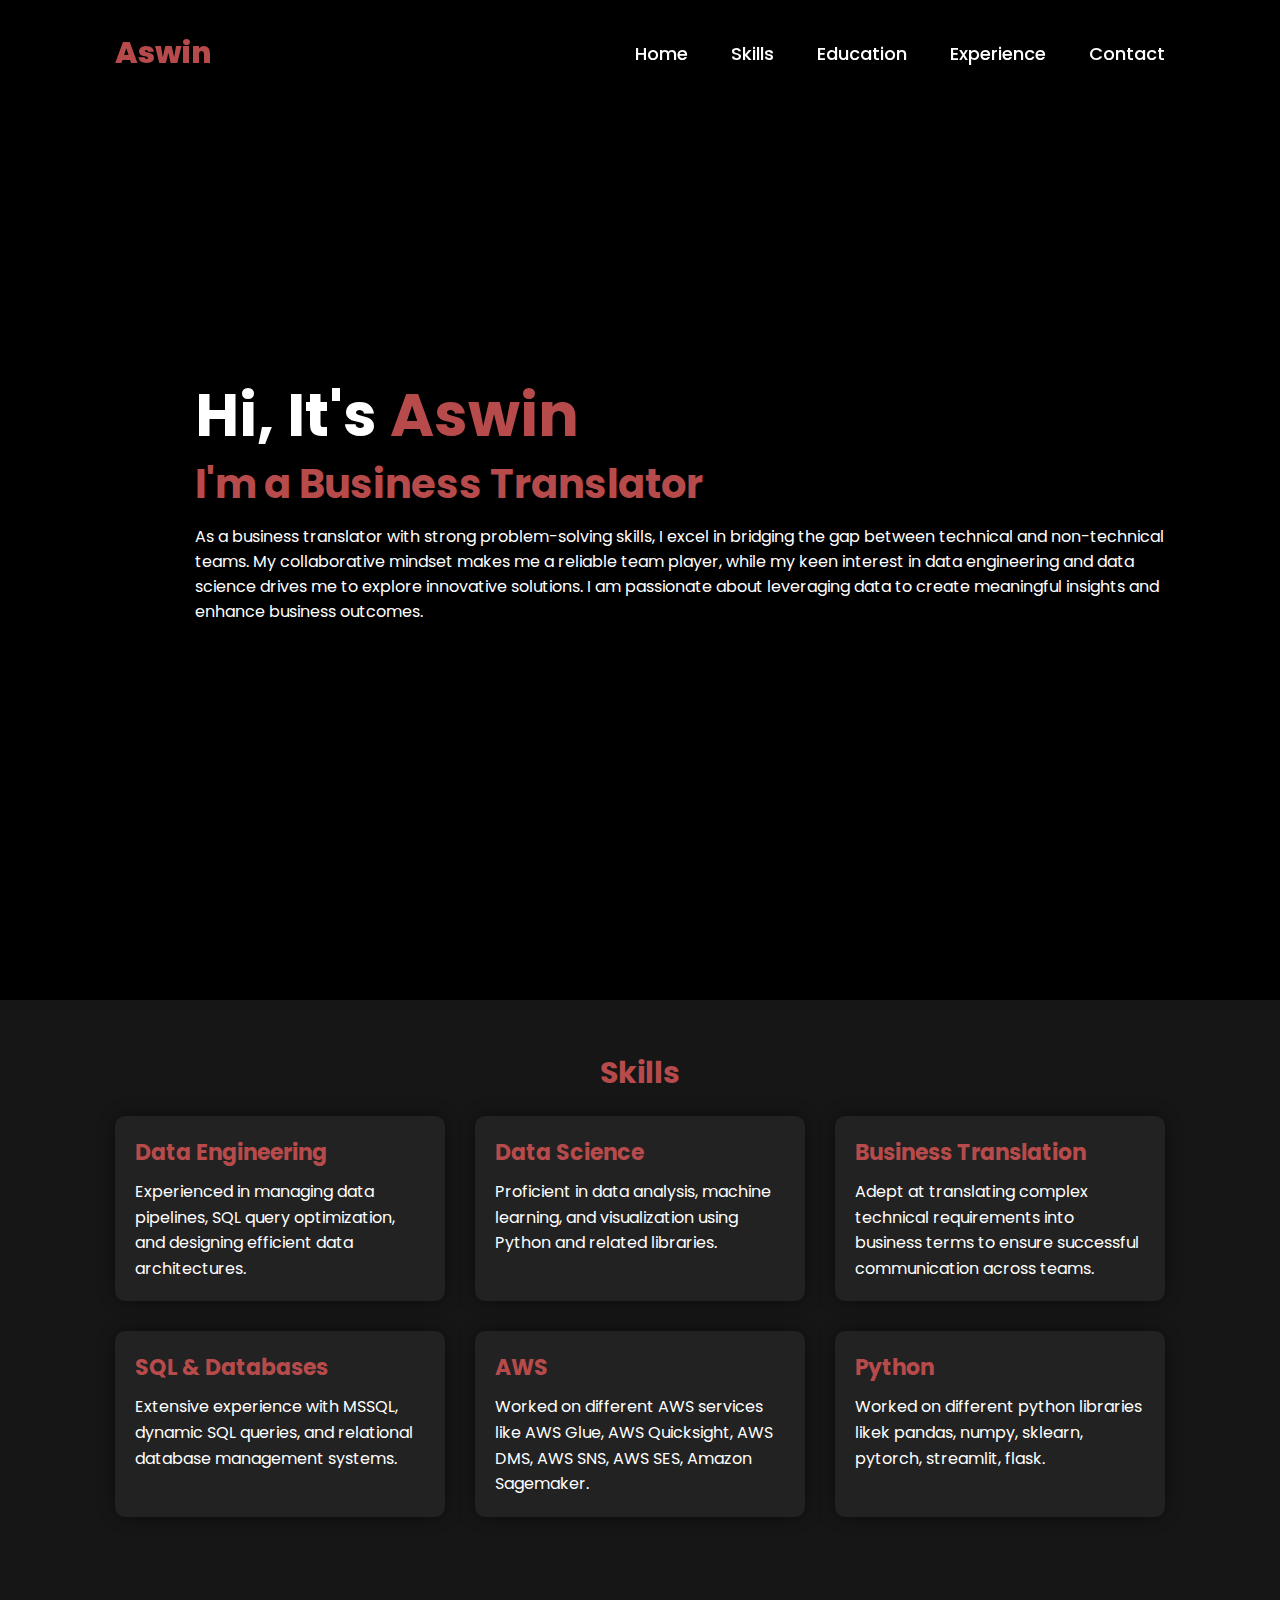
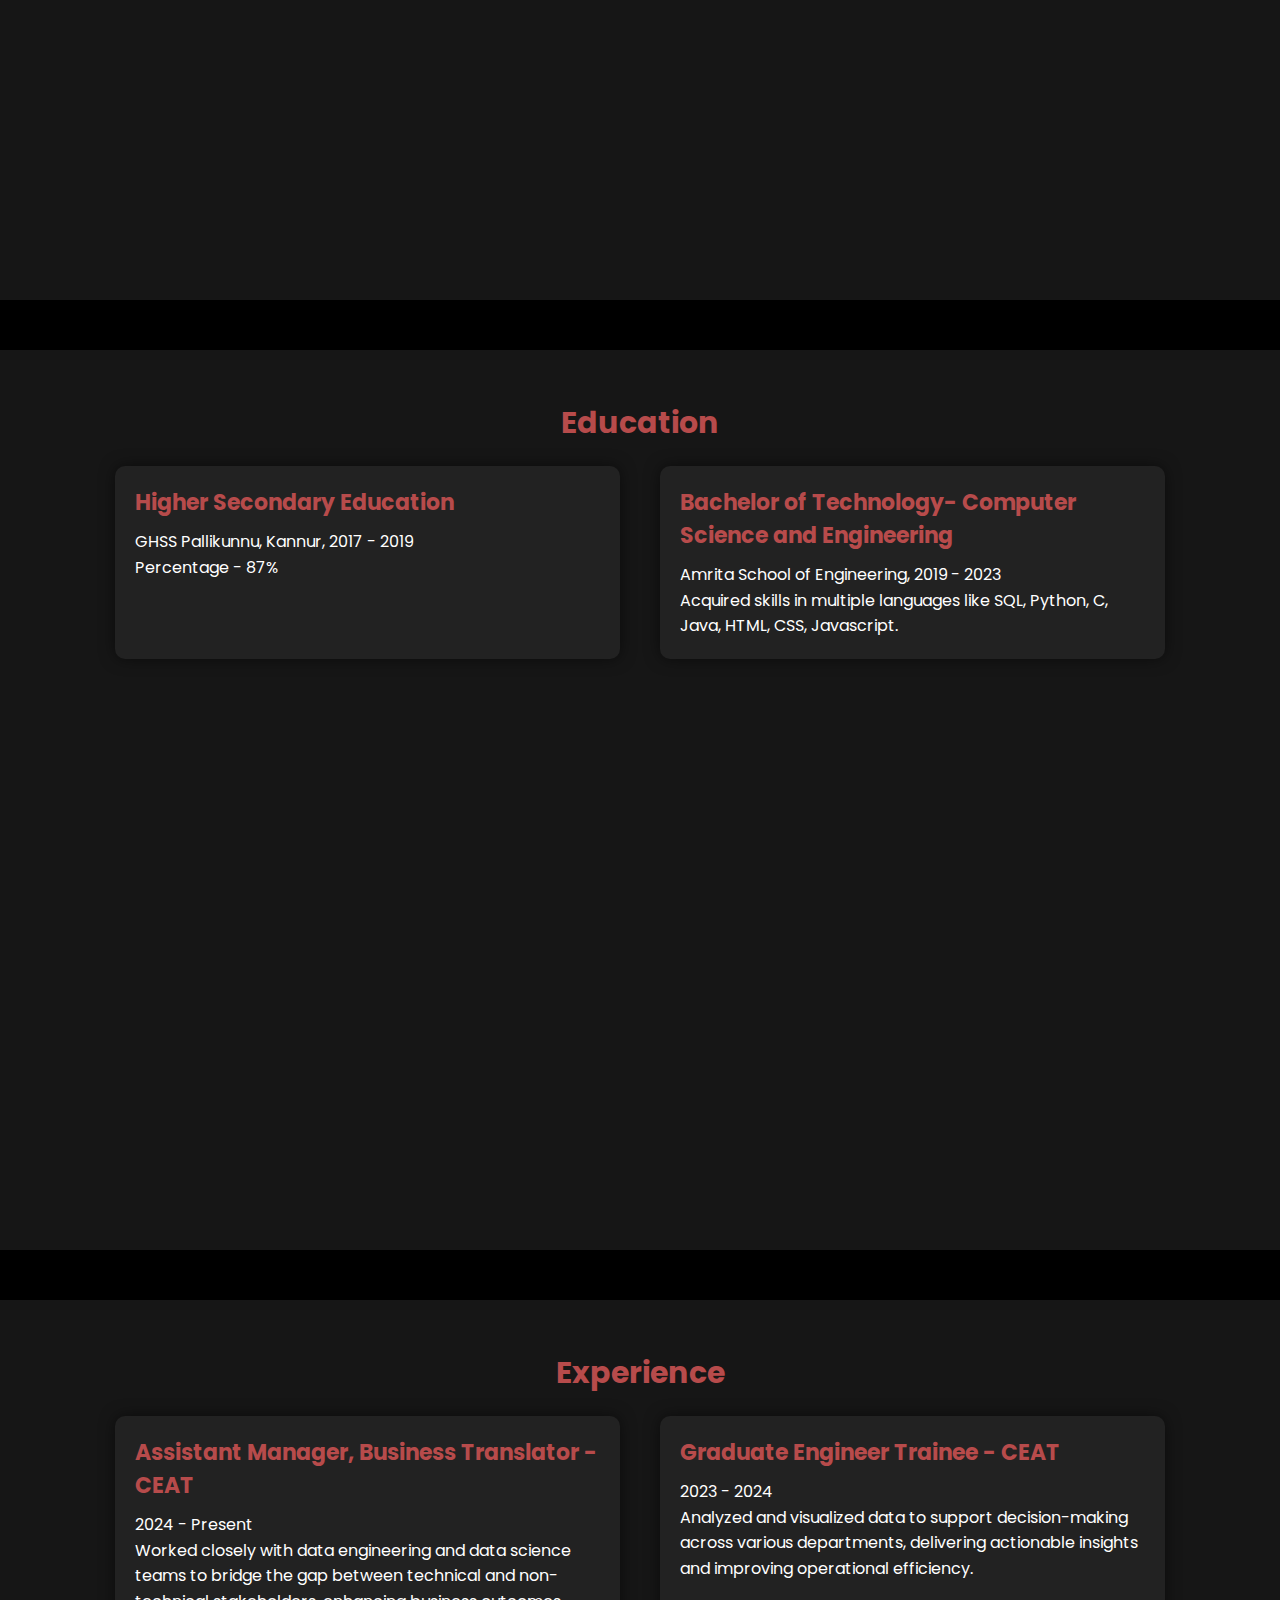
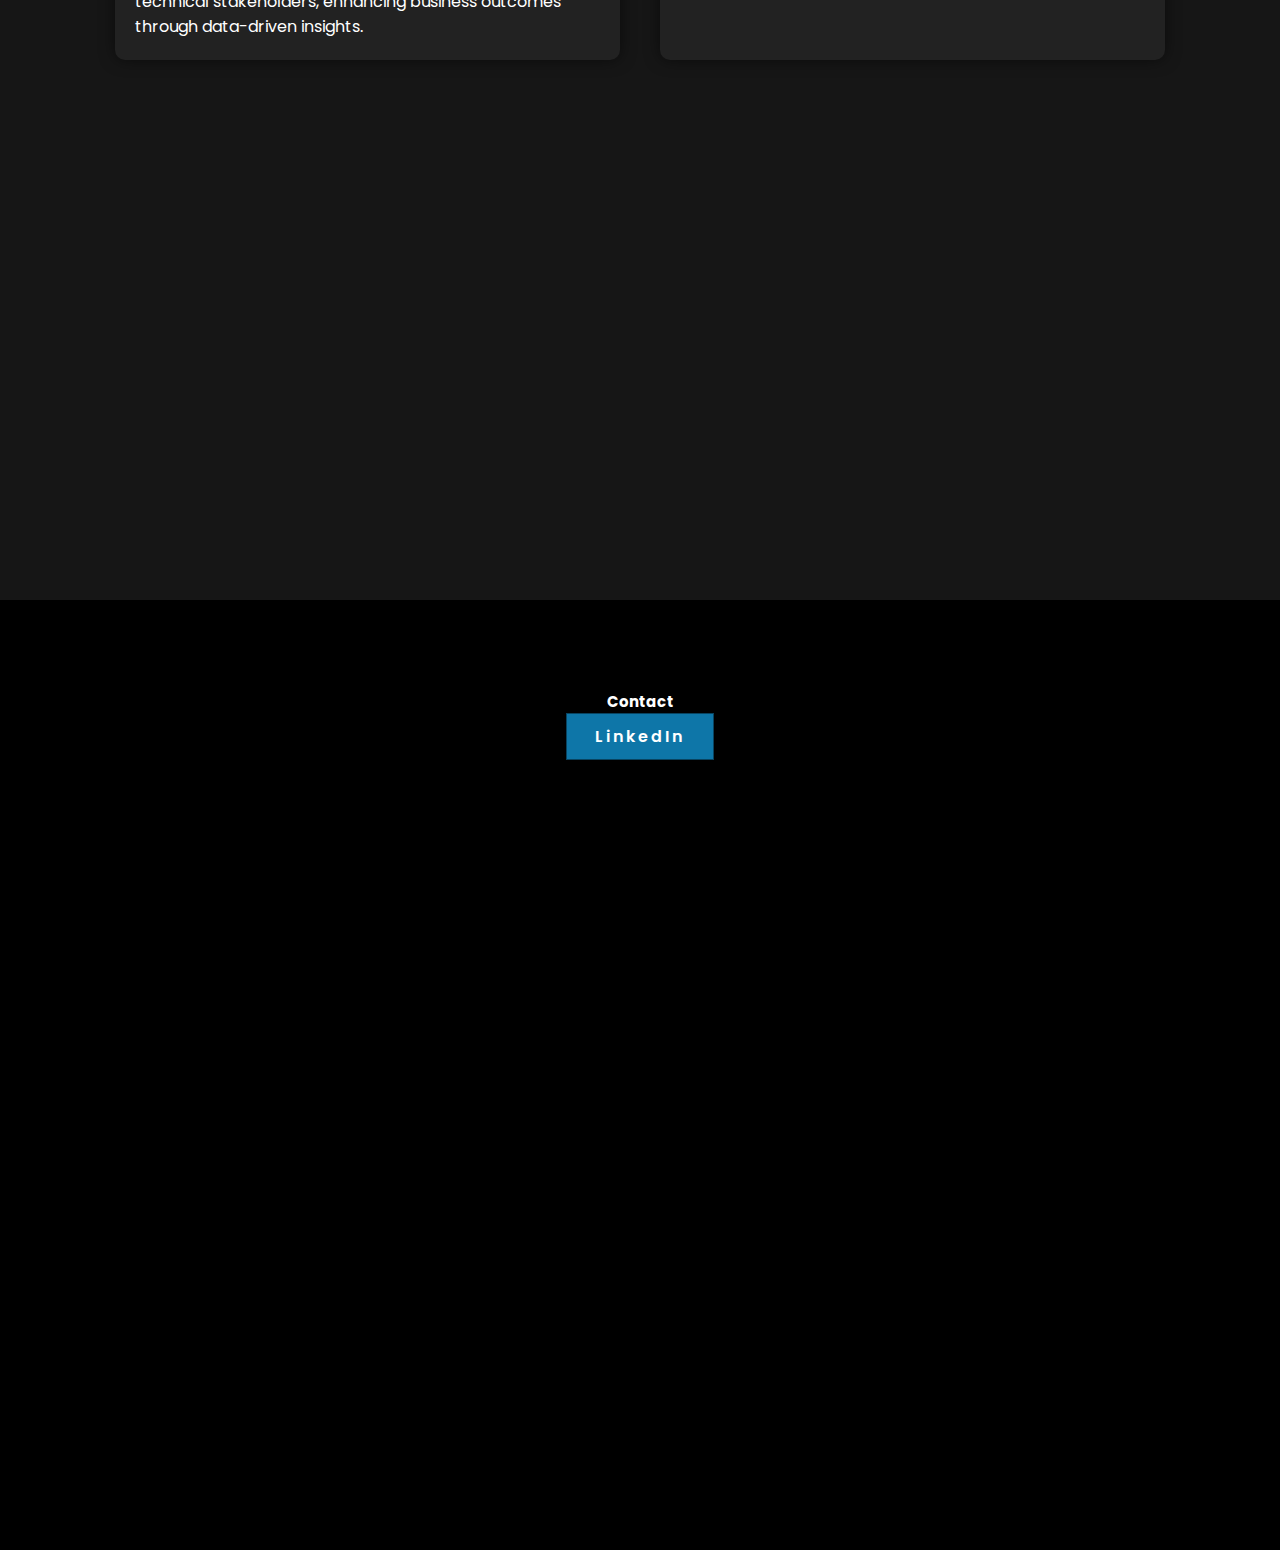
==== index.html @ d720b4af "Add files via upload" ====
<!DOCTYPE html>
<html lang="en">
    
<head>
    <meta charset="UTF-8">
    <meta name="viewport" content="width=device-width, initial-scale=1.0">
        <link rel="stylesheet" href="style.css">
    <title>Portfolio Website</title>
</head>
<body>
    <header>
        <a href="#" class="logo">Aswin</a>
 
        <nav>
            <a href="#"> Home</a>
            <a href="#skills" >Skills</a>
            <a href="#education" >Education</a>
            <a href="#experience" >Experience</a>
            <a href="#contact" >Contact</a>
        </nav>
    </header>
    <section class="home">
        <div class="home-img">
            <img src="main.jfif" alt="">
        </div>
        <div class="home-content">
            <h1>Hi, It's <span>Aswin</span></h1>
            <h3 class="typing-text"><span></span></h3>
            <p>As a business translator with strong problem-solving skills, I excel in bridging the gap between technical and non-technical teams. My collaborative mindset makes me a reliable team player, while my keen interest in data engineering and data science drives me to explore innovative solutions. I am passionate about leveraging data to create meaningful insights and enhance business outcomes.</p>
        </div>
    </section>
    <section class="skills" id="skills">
        <h2>Skills</h2>
        <div class="skills-container">
            <div class="skill-item">
                <h3>Data Engineering</h3>
                <p>Experienced in managing data pipelines, SQL query optimization, and designing efficient data architectures.</p>
            </div>
            <div class="skill-item">
                <h3>Data Science</h3>
                <p>Proficient in data analysis, machine learning, and visualization using Python and related libraries.</p>
            </div>
            <div class="skill-item">
                <h3>Business Translation</h3>
                <p>Adept at translating complex technical requirements into business terms to ensure successful communication across teams.</p>
            </div>
            <div class="skill-item">
                <h3>SQL & Databases</h3>
                <p>Extensive experience with MSSQL, dynamic SQL queries, and relational database management systems.</p>
            </div>
            <div class="skill-item">
                <h3>AWS</h3>
                <p>Worked on different AWS services like AWS Glue, AWS Quicksight, AWS DMS, AWS SNS, AWS SES, Amazon Sagemaker.</p>
            </div>
            <div class="skill-item">
                <h3>Python</h3>
                <p>Worked on different python libraries likek pandas, numpy, sklearn, pytorch, streamlit, flask.</p>
            </div>
        </div>
    </section>
    <section class="education" id="education">
        <h2>Education</h2>
        <div class="education-container">
            <div class="education-item">
                <h3>Higher Secondary Education</h3>
                <p>GHSS Pallikunnu, Kannur, 2017 - 2019</p>
                <p>Percentage - 87%</p>
                
            </div>
            <div class="education-item">
                <h3>Bachelor of Technology- Computer Science and Engineering</h3>
                <p>Amrita School of Engineering, 2019 - 2023</p>
                <p>Acquired skills in multiple languages like SQL, Python, C, Java, HTML, CSS, Javascript.</p>
            </div>
        </div>
    </section>
    <section class="experience" id="experience">
        <h2>Experience</h2>
        <div class="experience-container">
            <div class="experience-item">
                <h3>Assistant Manager, Business Translator - CEAT</h3>
                <p>2024 - Present</p>
                <p>Worked closely with data engineering and data science teams to bridge the gap between technical and non-technical stakeholders, enhancing business outcomes through data-driven insights.</p>
            </div>
            <div class="experience-item">
                <h3>Graduate Engineer Trainee - CEAT</h3>
                <p>2023 - 2024</p>
                <p>Analyzed and visualized data to support decision-making across various departments, delivering actionable insights and improving operational efficiency.</p>
            </div>
        </div>
    </section>
    <section class="contact" id="contact">
        <h2>Contact</h2>
        <div class="frame">
            
            <a href="https://www.linkedin.com/in/aswinr758" title="LinkedIn" target="_blank" class="btn btn-linkedin btn-lg">
                <i class="fa fa-linkedin fa-fw"></i> LinkedIn
            </a>
            
            
        </div>
    </section>
    
    
    
</body>
</html>
---- style.css ----
@import url('https://fonts.googleapis.com/css2?family=Poppins:wght@100;200;300;400;500;600&display=swap');
 
*{
    margin: 0;
    padding: 0;
    box-sizing: border-box;
    text-decoration: none;
    border: none;
    outline: none;
    font-family: 'Poppins', sans-serif;
}
 
html{
    font-size: 62.5%;
}
 
body{
    width: 100%;
    height: 100vh;
    overflow-x: hidden;
    background-color: black;
    color: white;
}
 
header{
    margin-top: 20px;
    position: fixed;
    top: 0;
    left: 0;
    width: 100%;
    padding: 1rem 9%;
    background-color: transparent;
    filter: drop-shadow(10px);
    display: flex;
    justify-content: space-between;
    align-items: center;
    z-index: 100;
}
 
.logo{
    font-size: 3rem;
    color: #b74b4b;
    font-weight: 800;
    cursor: pointer;
    transition: 0.5s ease;
}
 
.logo:hover{
    transform: scale(1.1);
}
 
nav a{
    font-size: 1.8rem;
    color: white;
    margin-left: 4rem;
    font-weight: 500;
    transition: 0.3s ease;
    border-bottom: 3px solid transparent;
}
 
nav a:hover,
nav a.active{
    color: #b74b4b;
    border-bottom: 3px solid #b74b4b;
}
 
@media(max-width:995px){
    nav{
        position: absolute;
        display: none;
        top: 0;
        right: 0;
        width: 40%;
        border-left: 3px solid #b74b4b;
        border-bottom: 3px solid #b74b4b;
        border-bottom-left-radius: 2rem;
        padding: 1rem solid;
        background-color: #161616;
        border-top: 0.1rem solid rgba(0,0,0,0.1);
    }
 
nav.active{
        display: block;
    }
 
    nav a{
        display: block;
        font-size: 2rem;
        margin: 3rem 0;
    }
 
    nav a:hover,
nav a.active{
        padding: 1rem;
        border-radius: 0.5rem;
        border-bottom: 0.5rem solid #b74b4b;
    }
}
 
section{
    min-height: 100vh;
    padding: 5rem 9% 5rem;
}
 
.home{
    display: flex;
    justify-content: center;
    align-items: center;
    gap: 8rem;
    background-color: black;
}
 
.home .home-content h1{
    font-size: 6rem;
    font-weight: 700;
    line-height: 1.3;
}
 
span{
    color: #b74b4b;
}
 
.home-content h3{
    font-size: 4rem;
    margin-bottom: 1rem;
    font-weight: 700;
}
 
.home-content p{
    font-size: 1.6rem;
}
 
.home-img{
    border-radius: 50%;
}
 
.home-img img{
    position: relative;
    width: 20vw;
    border-radius: 50%;
    box-shadow: 0 0 25px solid #b74b4b;
    cursor: pointer;
    transition: 0.2s linear;
}
 
.home-img img:hover{
    font-size: 1.8rem;
    font-weight: 500;
}
 
.social-icons a{
    display: inline-flex;
    justify-content: center;
    align-items: center;
    width: 4rem;
    height: 4rem;
    background-color: transparent;
    border: 0.2rem solid #b74b4b;
    font-size: 2rem;
    border-radius: 50%;
    margin: 3rem 1.5rem 3rem 0;
    transition: 0.3s ease;
    color: #b74b4b;
}
 
.social-icons a:hover{
    color: black;
    transform: scale(1.3) translateY(-5px);
    background-color: #b74b4b;
    box-shadow: 0  0 25px #b74b4b;
}
 
.btn{
    display: inline-block;
    padding: 1rem 2.8rem;
    background-color: black;
    border-radius: 4rem;
    font-size: 1.6rem;
    color: #b74b4b;
    letter-spacing: 0.3rem;
    font-weight: 600;
    border: 2px solid #b74b4b;
    transition: 0.3s ease;
    cursor: pointer;
}
 
.btn:hover{
    transform: scale3d(1.03);
    background-color: #b74b4b;
    color: black;
    box-shadow: 0 0 25px #b74b4b;
}
 
.typing-text{
    font-size: 34px;
    font-weight: 600;
    min-width: 280px;
}
 
.typing-text span{
    position: relative;
}
 
.typing-text span::before{
    content: "I'm a Business Translator";
    color: #b74b4b;
    animation: words 20s infinite;
}
.skills {
    padding: 5rem 9%;
    background-color: #161616;
    color: white;
    text-align: center;
}

.skills h2 {
    font-size: 3rem;
    color: #b74b4b;
    margin-bottom: 2rem;
}

.skills-container {
    display: flex;
    justify-content: space-between;
    gap: 3rem;
    flex-wrap: wrap;
}

.skill-item {
    background-color: #222222;
    padding: 2rem;
    border-radius: 1rem;
    box-shadow: 0 0 15px rgba(0, 0, 0, 0.5);
    width: calc(33.33% - 2rem);
    text-align: left;
}

.skill-item h3 {
    font-size: 2.2rem;
    margin-bottom: 1rem;
    color: #b74b4b;
}

.skill-item p {
    font-size: 1.6rem;
    line-height: 1.6;
}

@media (max-width: 1000px) {
    .skill-item {
        width: calc(50% - 2rem);
    }
}
section {
    margin-top: 5rem; /* Add space between sections */
}

@media (max-width: 600px) {
    .skill-item {
        width: 100%;
    }
}
/* Education and Experience Section Styling */
.education, .experience {
    padding: 5rem 9%;
    background-color: #161616;
    color: white;
    text-align: center;
}

.education h2, .experience h2 {
    font-size: 3rem;
    color: #b74b4b;
    margin-bottom: 2rem;
}

.education-container, .experience-container {
    display: flex;
    justify-content: space-between;
    gap: 3rem;
    flex-wrap: wrap;
}

.education-item, .experience-item {
    background-color: #222222;
    padding: 2rem;
    border-radius: 1rem;
    box-shadow: 0 0 15px rgba(0, 0, 0, 0.5);
    width: calc(50% - 2rem); /* Two items per row */
    text-align: left;
}

.education-item h3, .experience-item h3 {
    font-size: 2.2rem;
    margin-bottom: 1rem;
    color: #b74b4b;
}
html {
    scroll-behavior: smooth;
}
.education-item p, .experience-item p {
    font-size: 1.6rem;
    line-height: 1.6;
}

/* Responsive adjustments */
@media (max-width: 1000px) {
    .education-item, .experience-item {
        width: calc(100% - 2rem); /* Full width for small screens */
    }
}

.typing-text span::after{
    content: "";
    background-color: black;
    position: absolute;
    width: calc(100% + 8px);
    height: 100%;
    border-left: 3px solid black;
    right: -8;
    animation: cursor 0.6s infinite;
}

.contact {
    text-align: center;
    padding: 4rem 0;
}

.contact-icons {
    display: flex;
    justify-content: center;
    gap: 2rem;
    margin-top: 2rem;
}

.social-icon {
    display: inline-flex;
    justify-content: center;
    align-items: center;
    width: 6rem;
    height: 6rem;
    background-color: transparent;
    border: 0.2rem solid #b74b4b;
    font-size: 2.5rem;
    border-radius: 50%;
    color: #b74b4b;
    text-decoration: none;
    transition: 0.3s ease;
}

.social-icon:hover {
    color: black;
    background-color: #b74b4b;
    box-shadow: 0 0 25px #b74b4b;
    transform: scale(1.1);
}

.social-icon i {
    margin-right: 0.5rem;
}


@keyframes cursor{
    to{
        border-left: 3px solid #b74b4b;
    }
}
.btn-linkedin {
    background: #0E76A8;
    border-radius: 0;
    color: #fff;
    border-width: 1px;
    border-style: solid;
    border-color: #084461;
  }
  .btn-linkedin:link, .btn-linkedin:visited {
    color: #fff;
  }
  .btn-linkedin:active, .btn-linkedin:hover {
    background: #084461;
    color: #fff;
  }
@keyframes words{
    0%, 100%{
        content: "I am a Business Translator.";
    
}
}
@media (max-width: 1000px){
    .home{
        gap: 4rem;
    }
}
 
@media(max-width:995px){
    .home{
        flex-direction: column;
        margin: 5rem 4rem;
    }
 
    .home .home-content h3{
        font-size: 2.5rem;
    }
 
    .home-content h1{
        font-size: 5rem;
    }
 
    .home-img img{
        width: 20vw;
        margin-top: 4rem;
    }
}
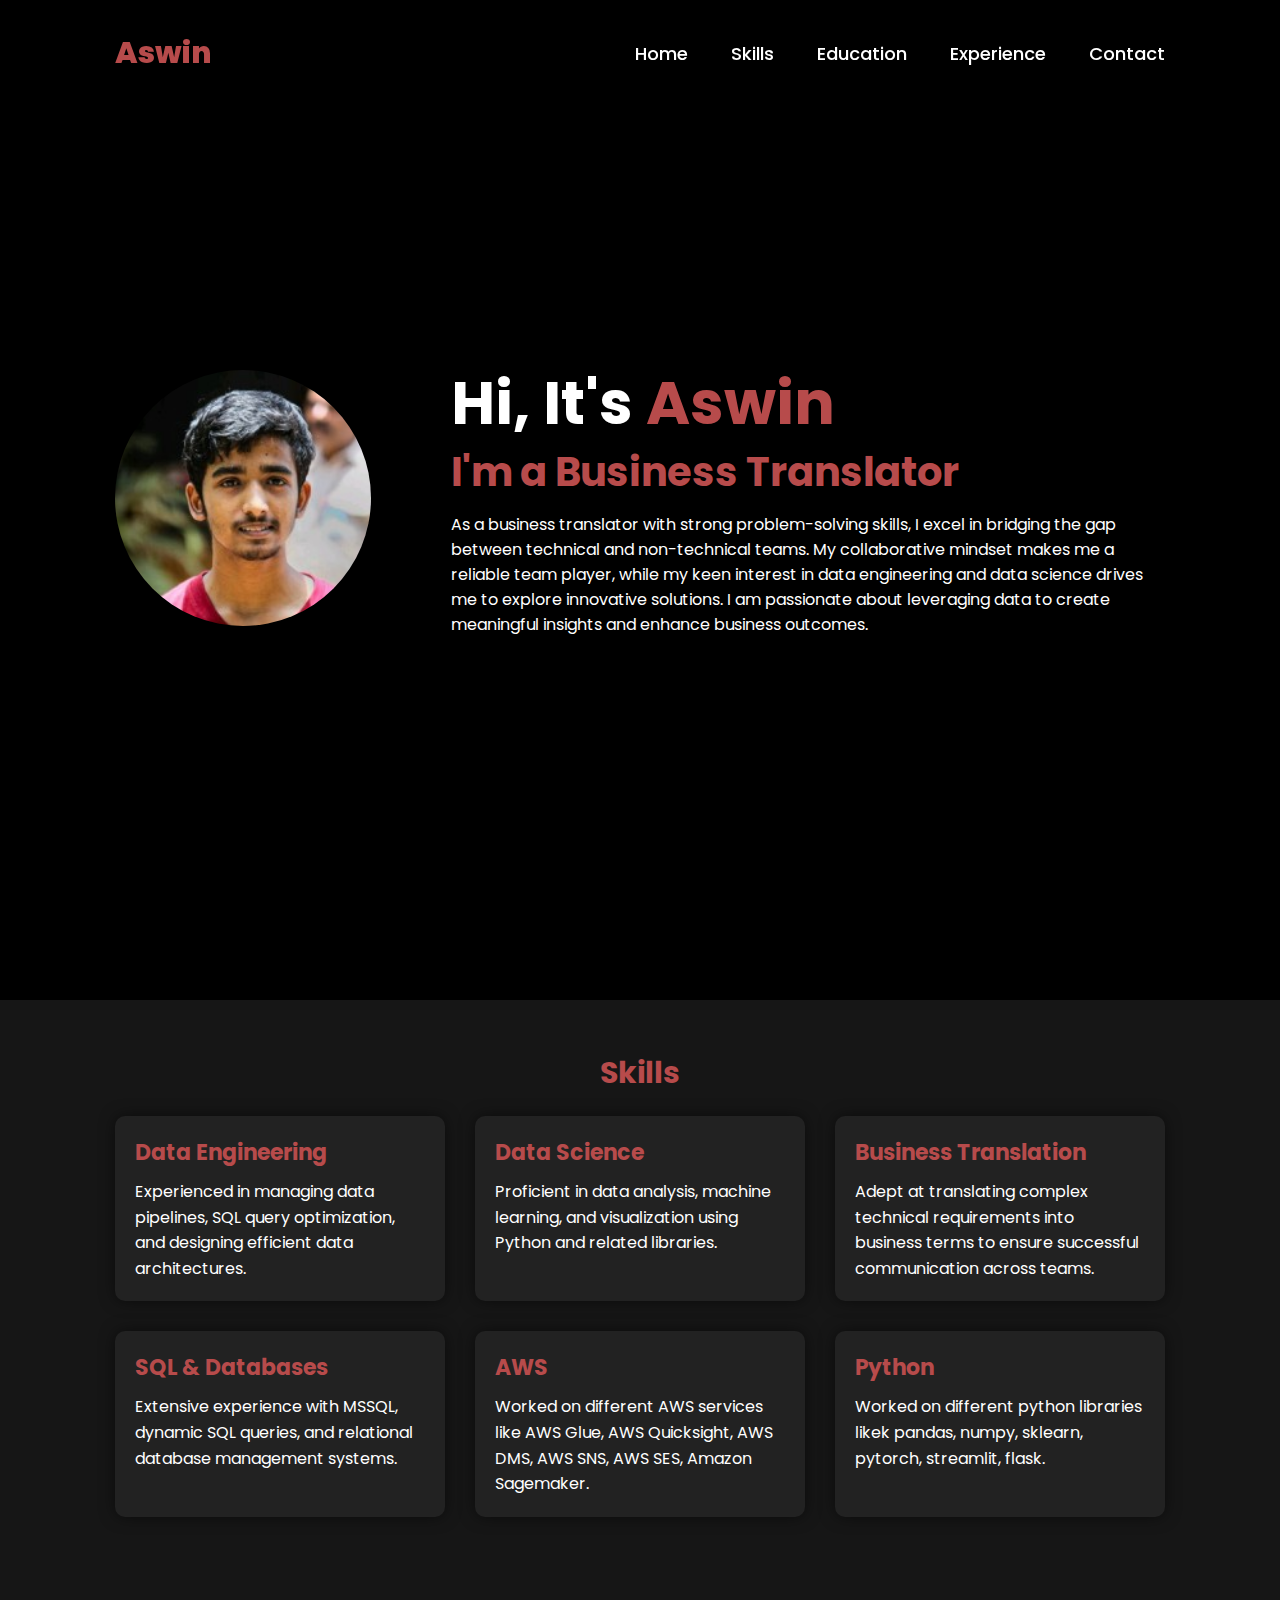
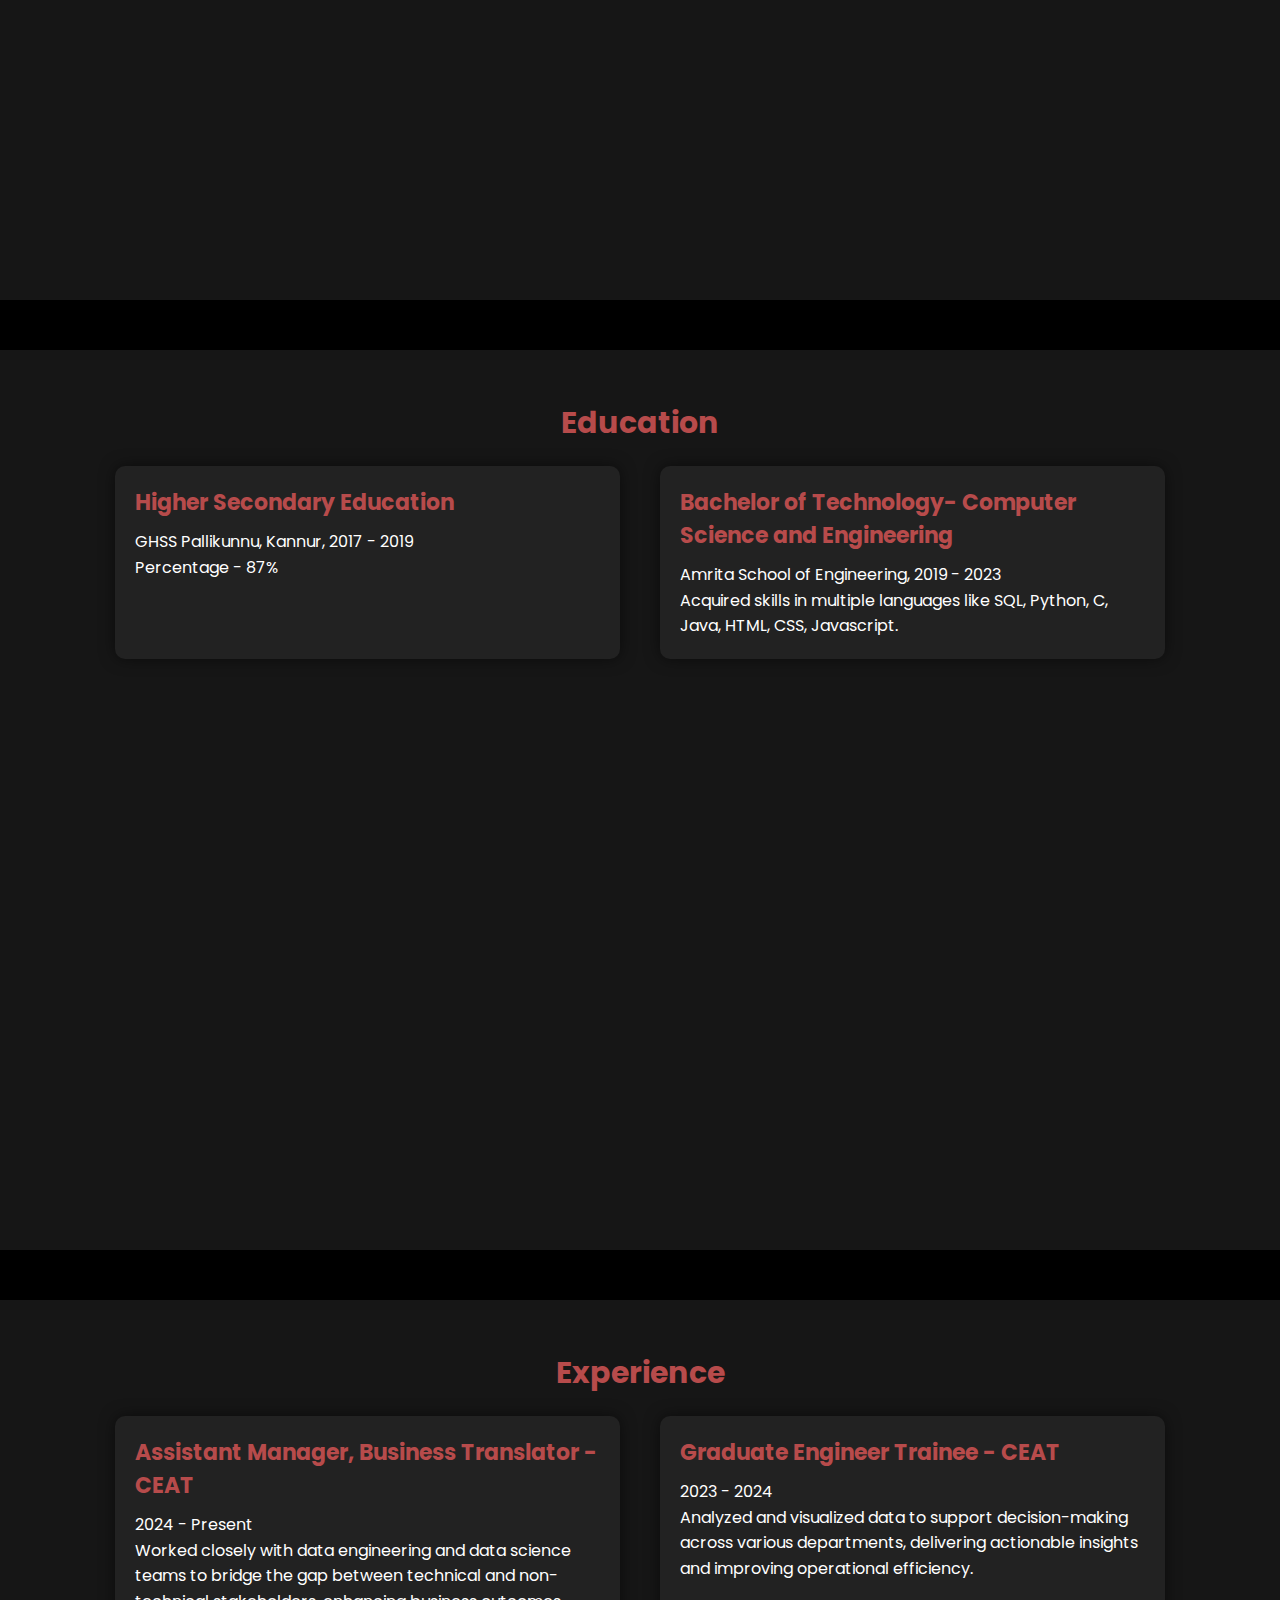
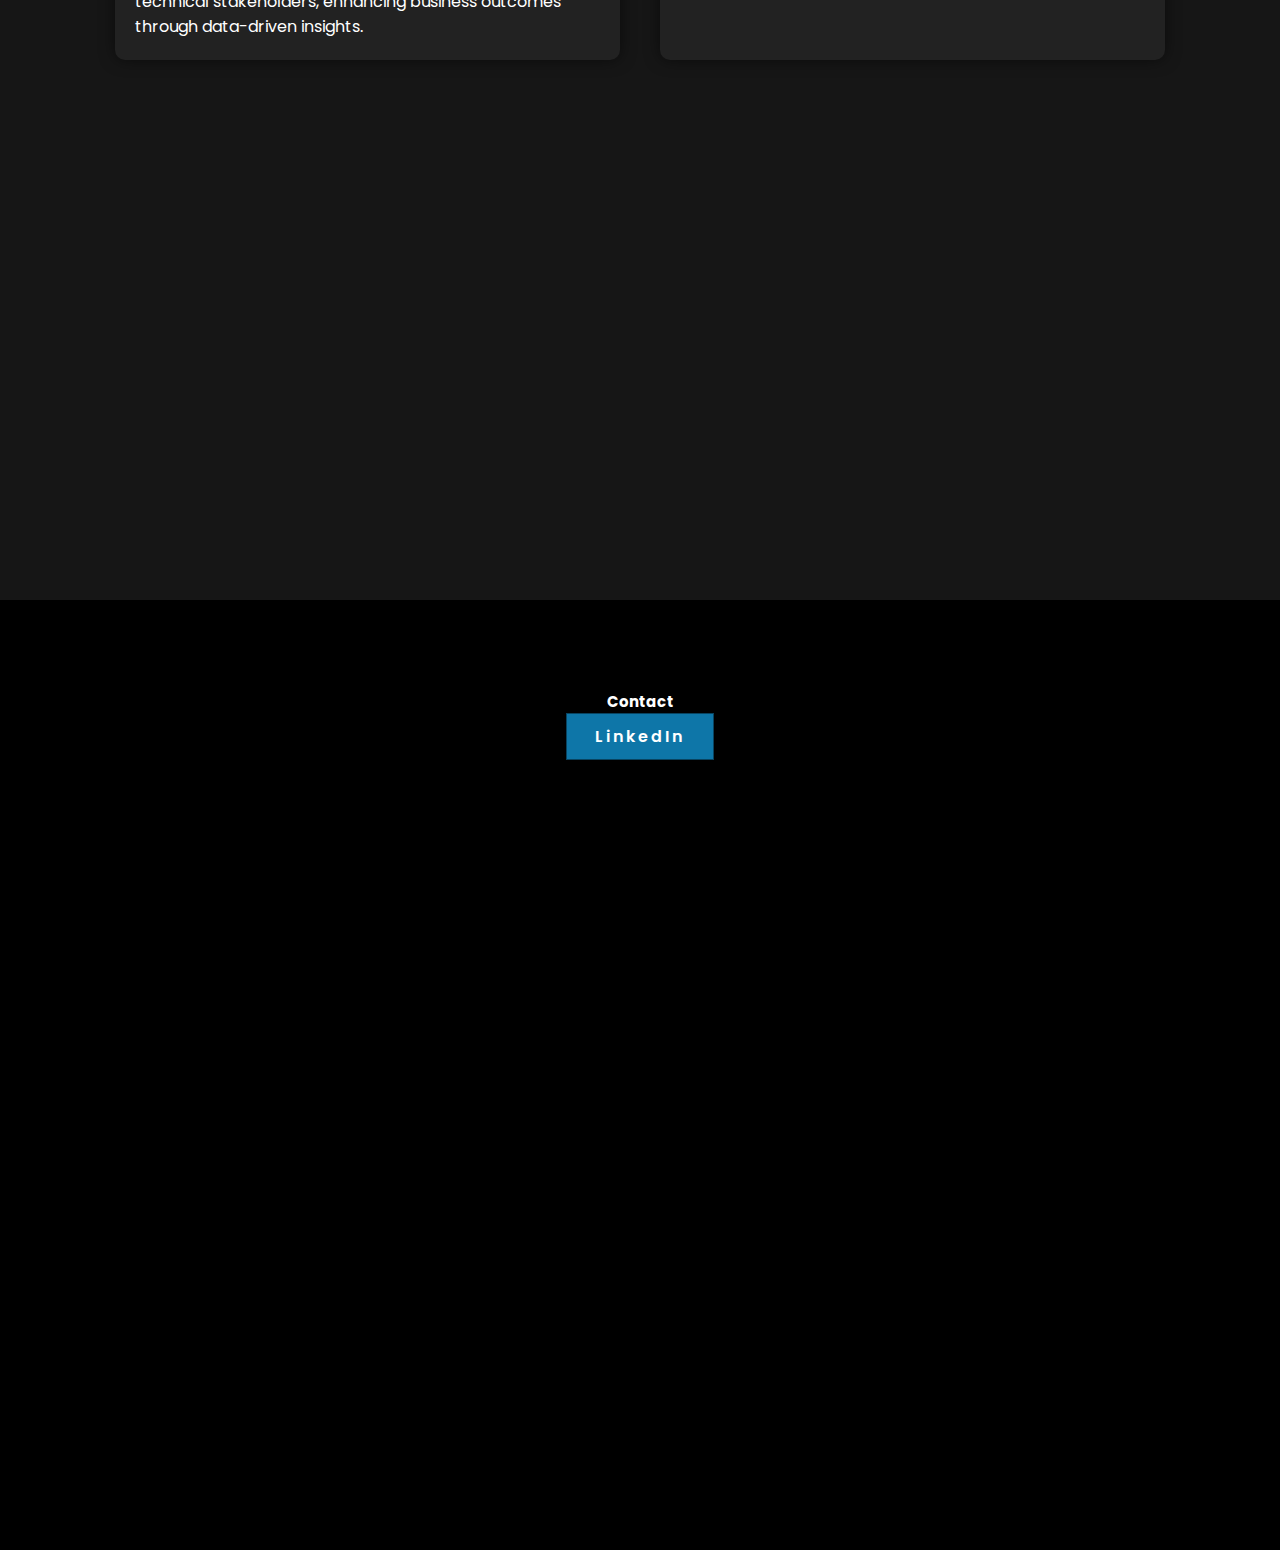
==== commit 9f917127: "Update index.html" ====
--- a/index.html
+++ b/index.html
@@ -21,7 +21,7 @@
     </header>
     <section class="home">
         <div class="home-img">
-            <img src="main.jfif" alt="">
+            <img src="image.jfif" alt="">
         </div>
         <div class="home-content">
             <h1>Hi, It's <span>Aswin</span></h1>
@@ -105,4 +105,4 @@
     
 </body>
 </html>
- + 
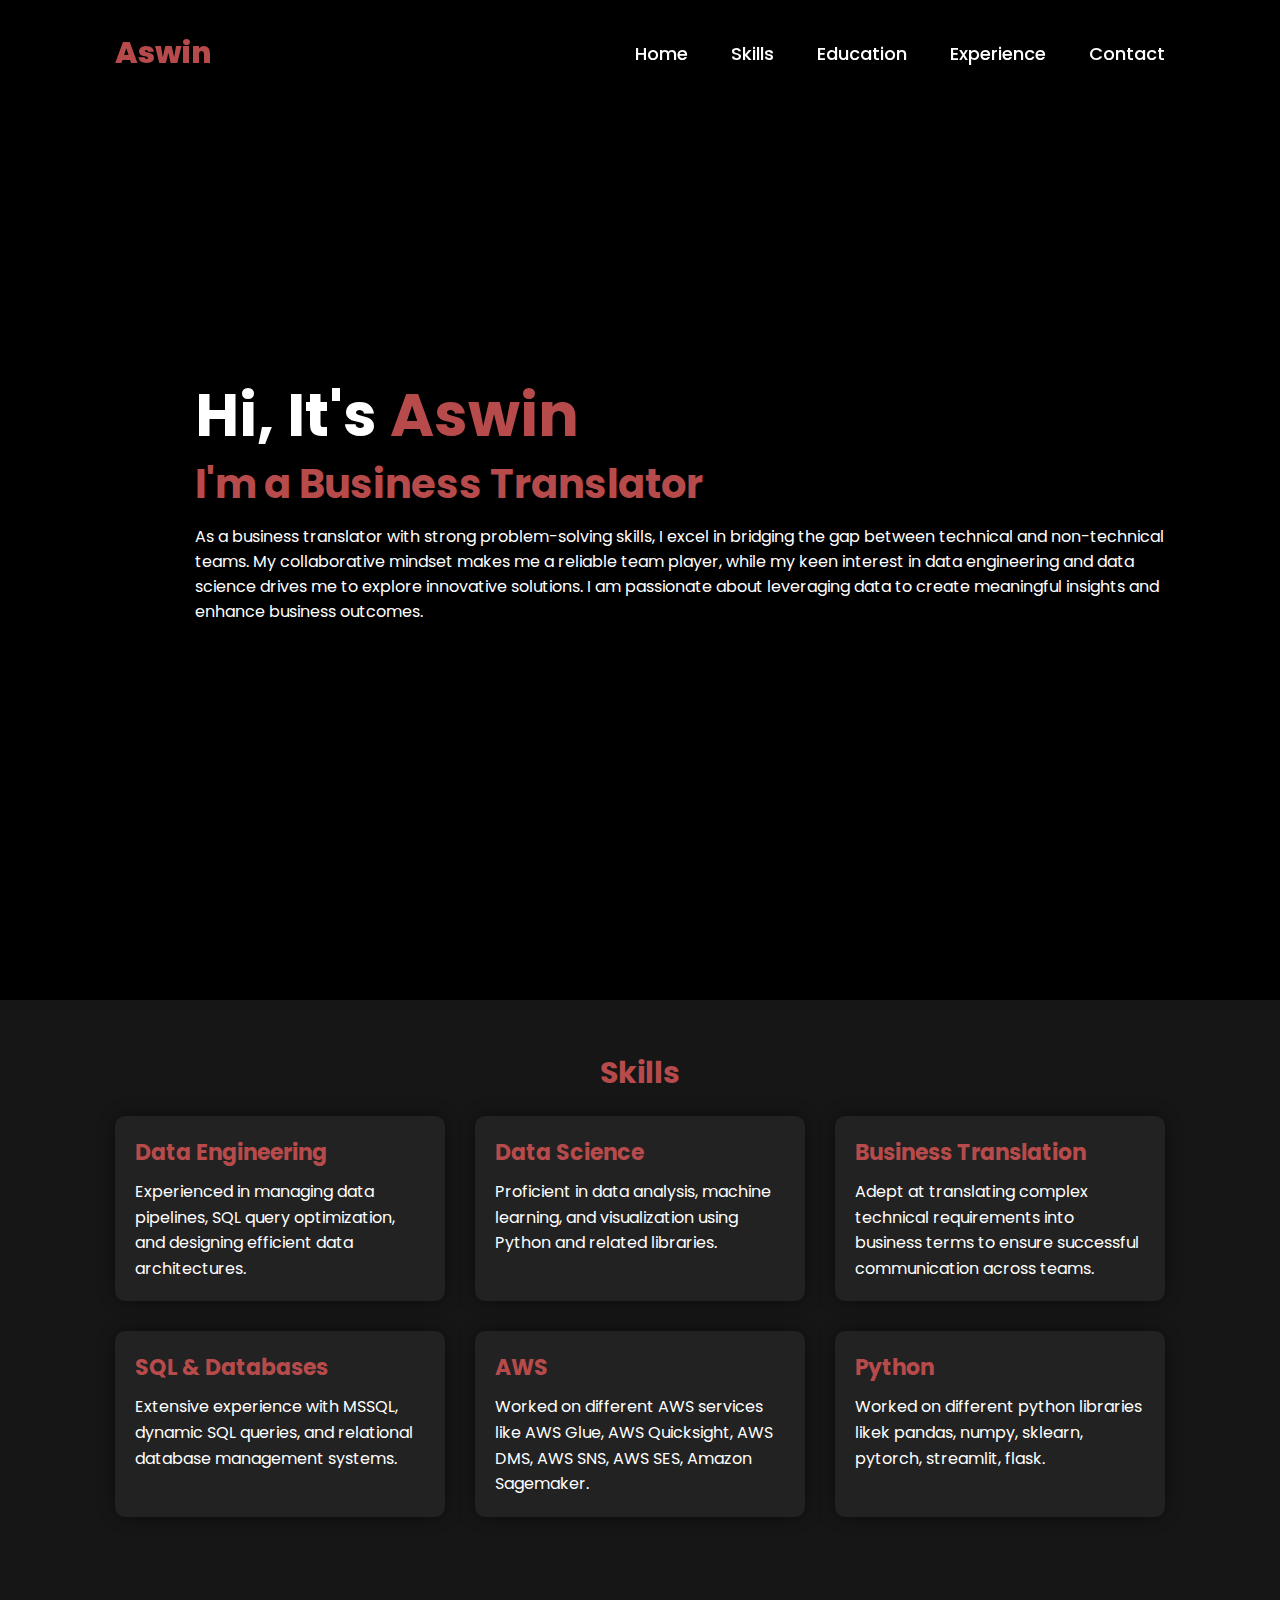
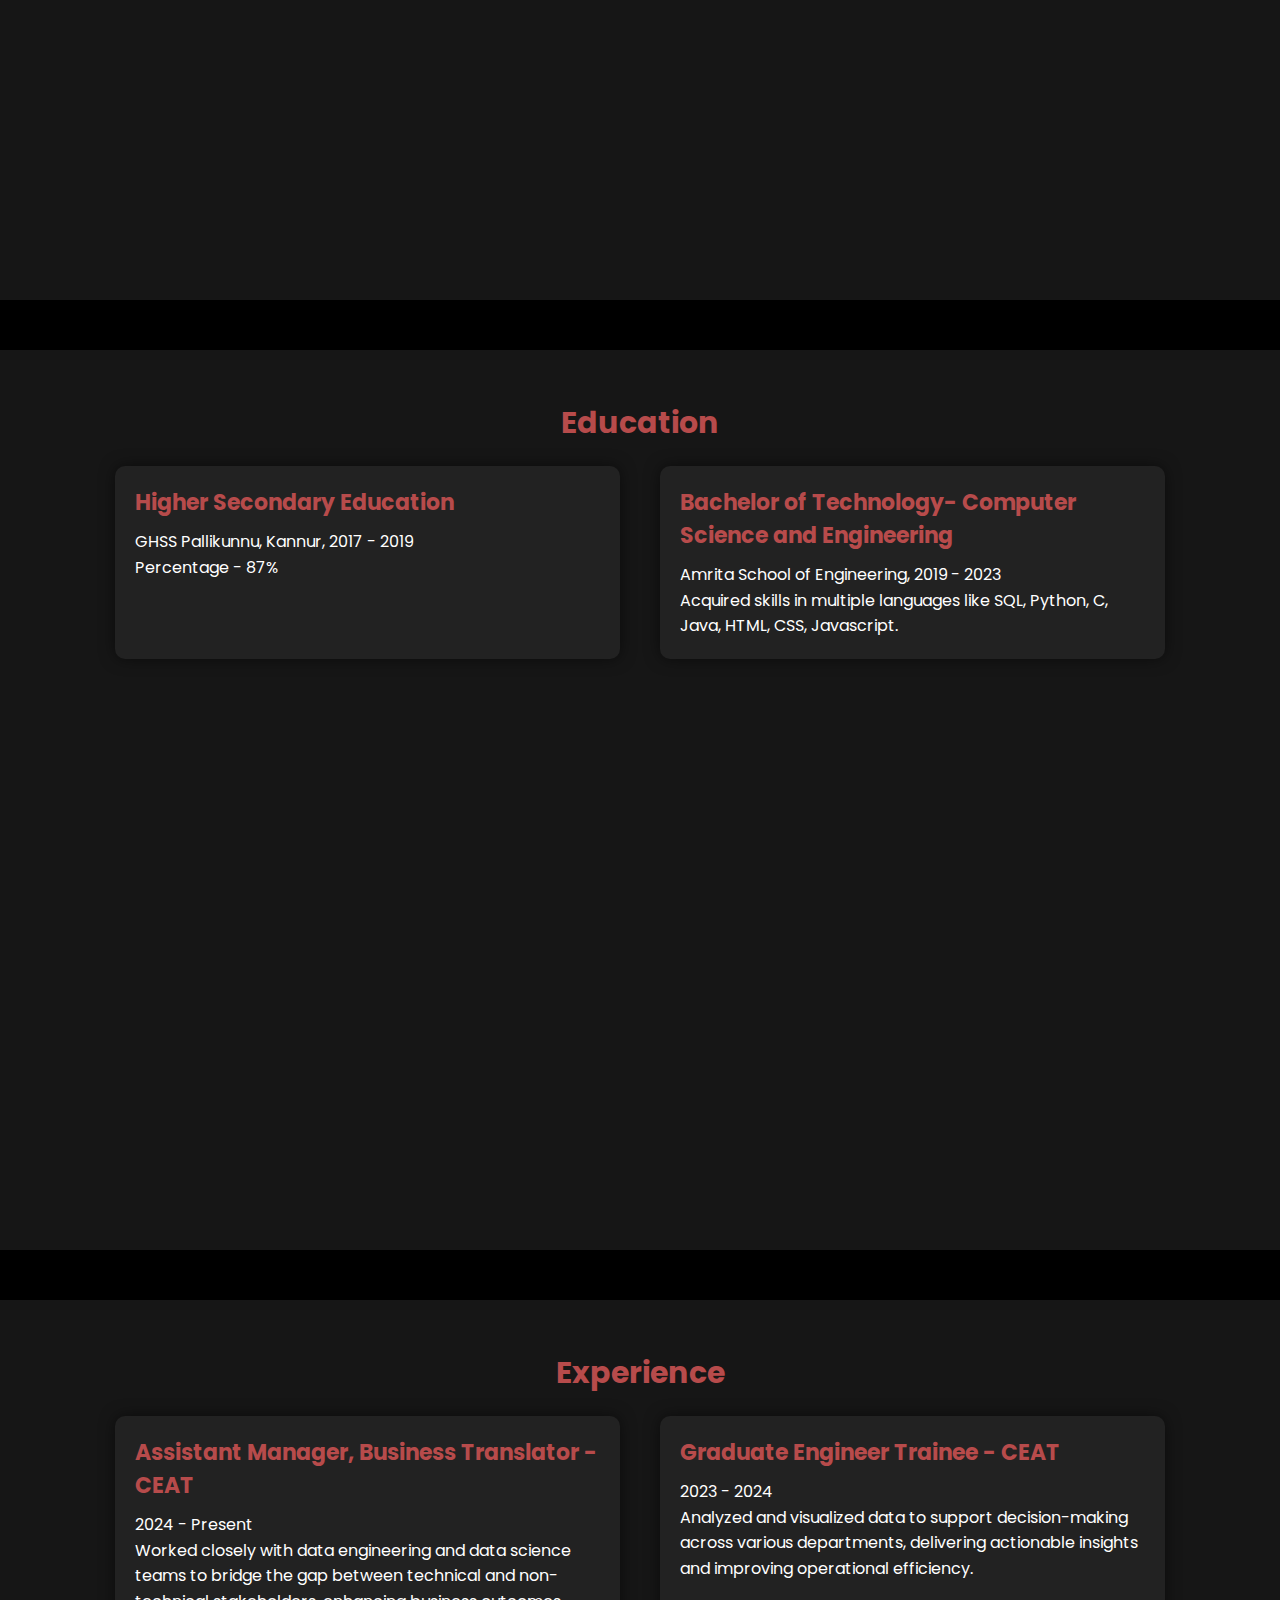
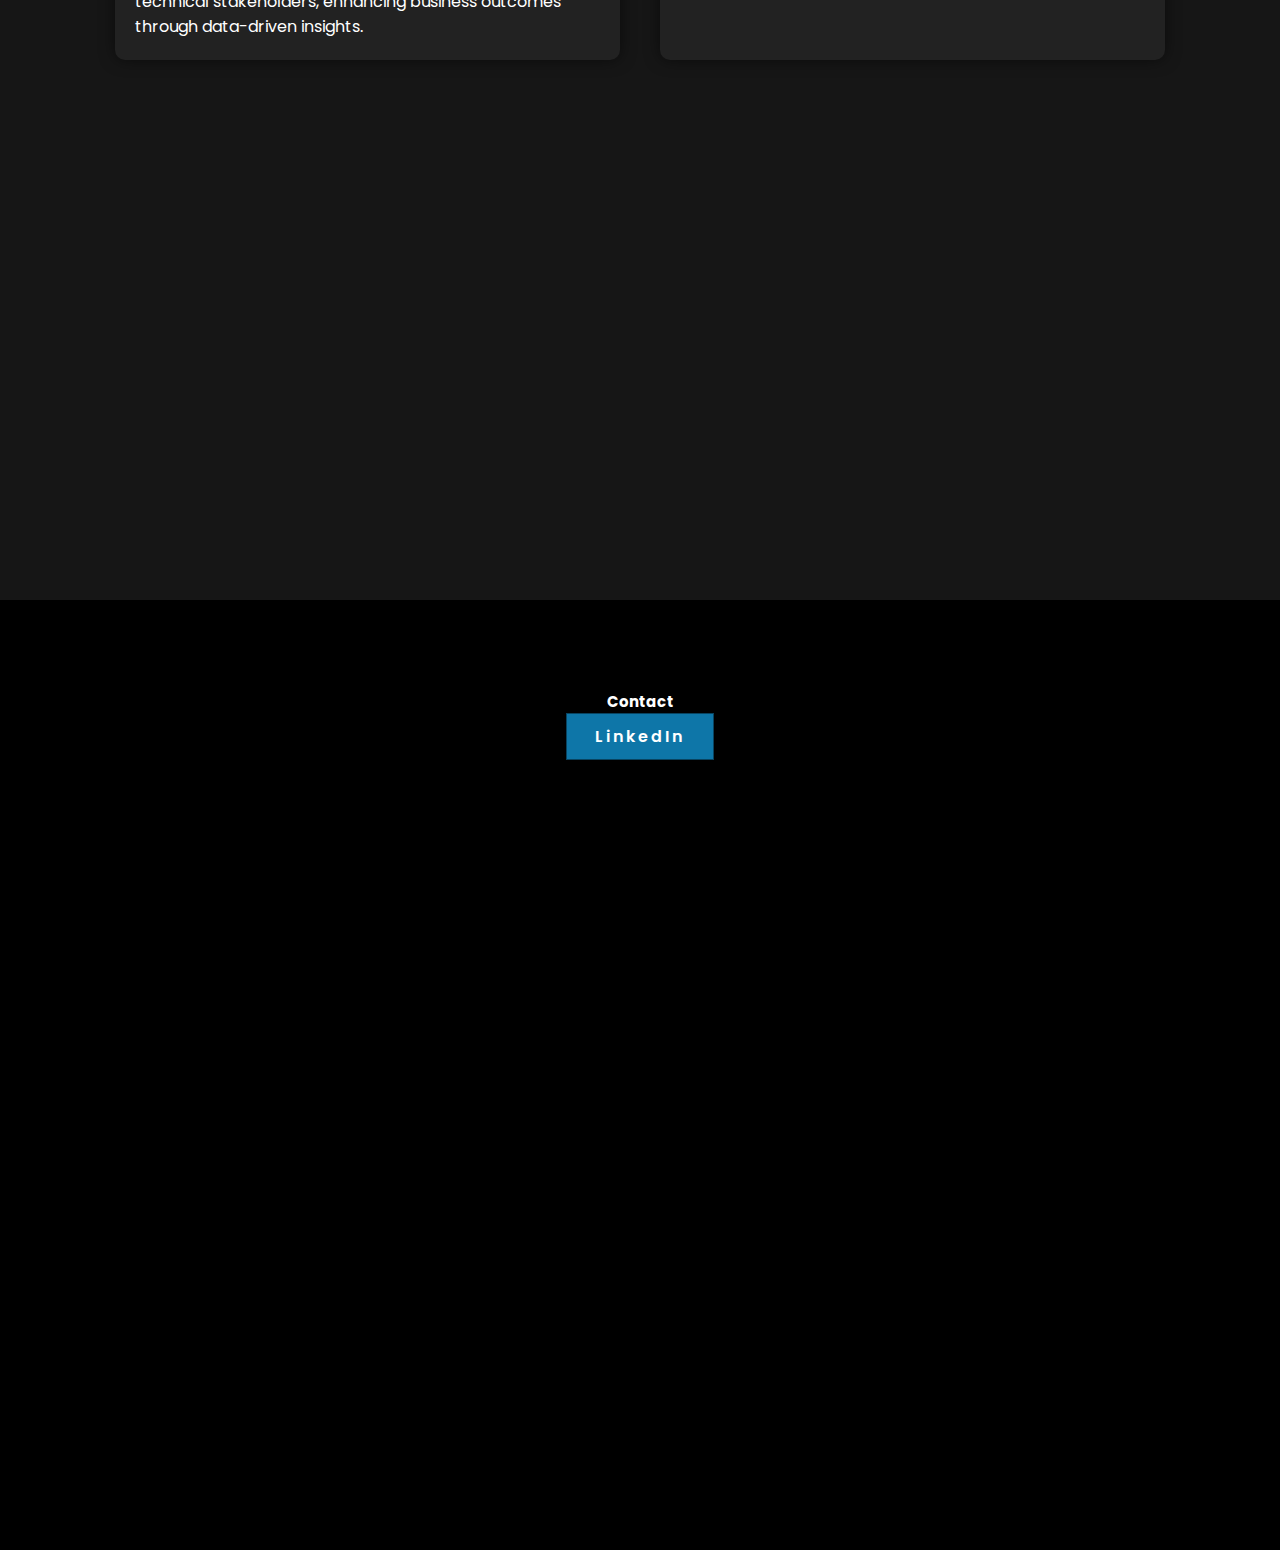
==== commit a5234230: "Update index.html" ====
--- a/index.html
+++ b/index.html
@@ -21,7 +21,7 @@
     </header>
     <section class="home">
         <div class="home-img">
-            <img src="image.jfif" alt="">
+            <img src="image1.jfif" alt="">
         </div>
         <div class="home-content">
             <h1>Hi, It's <span>Aswin</span></h1>
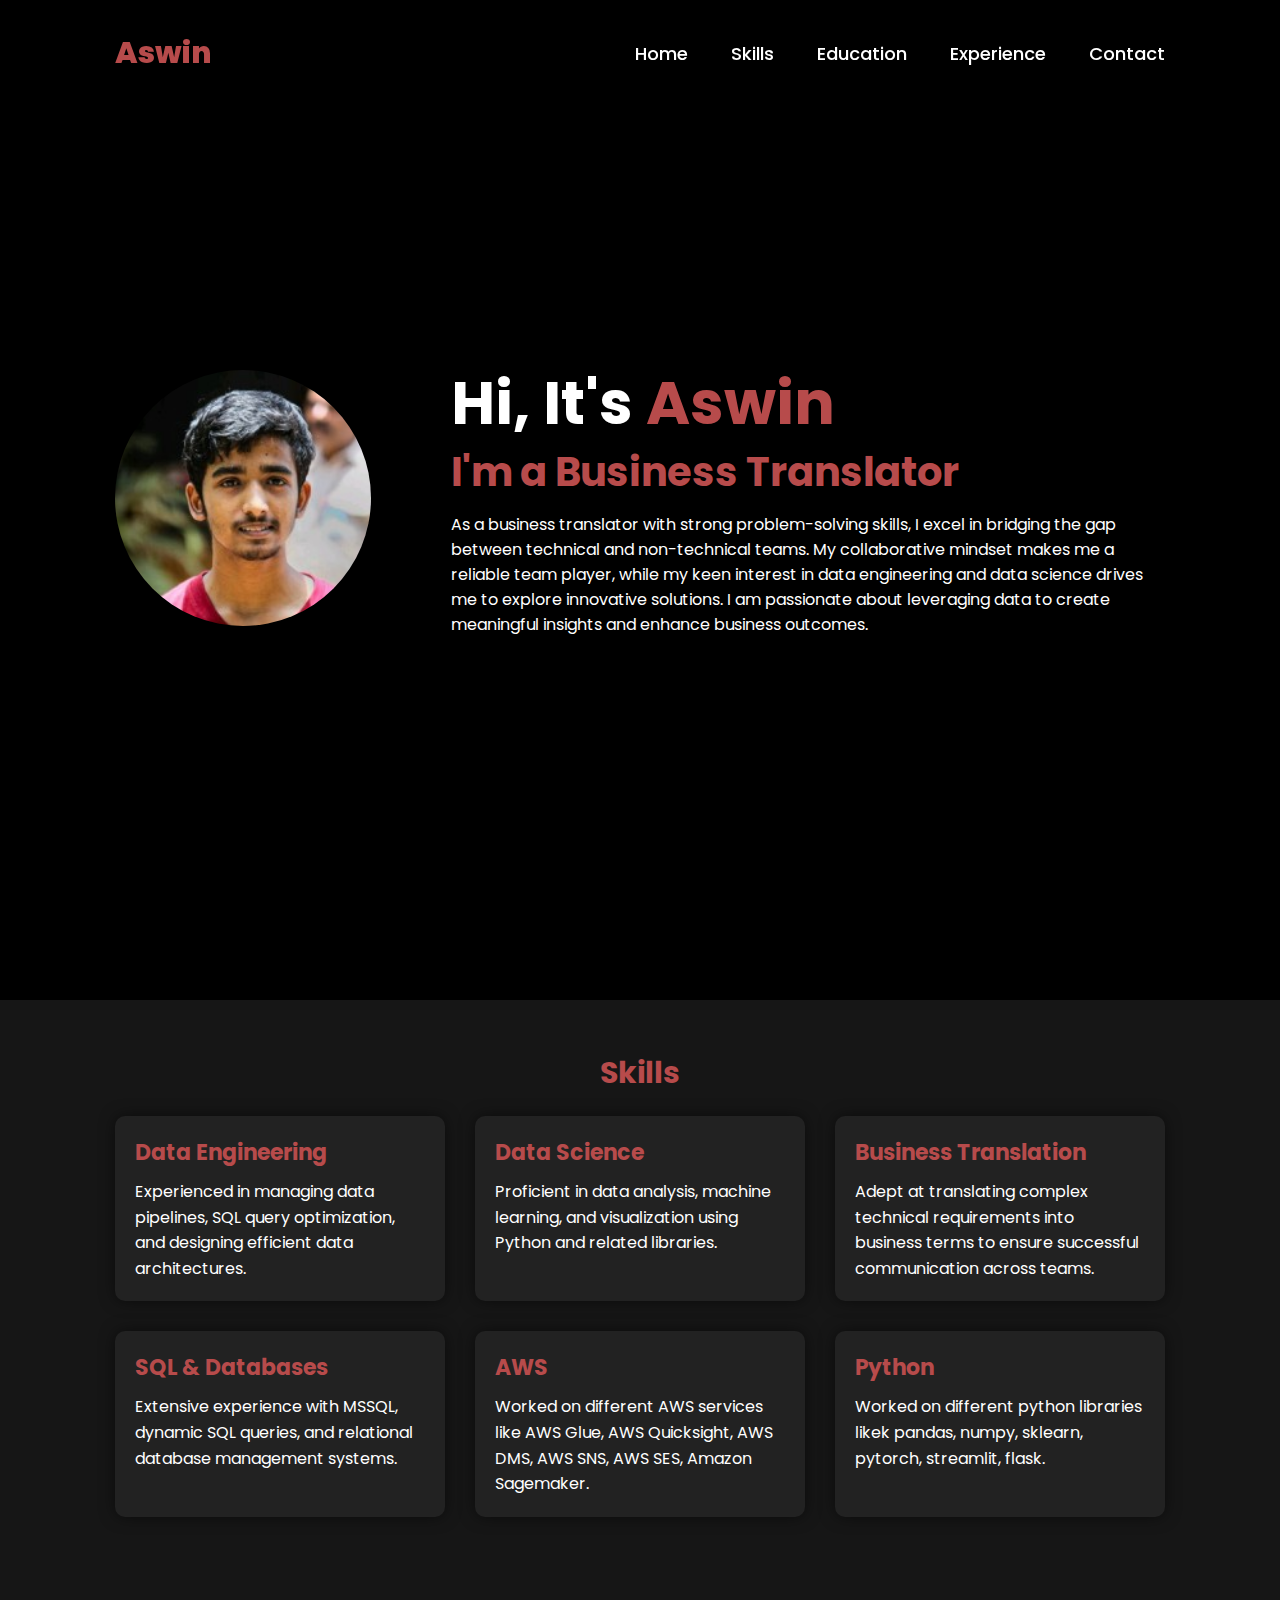
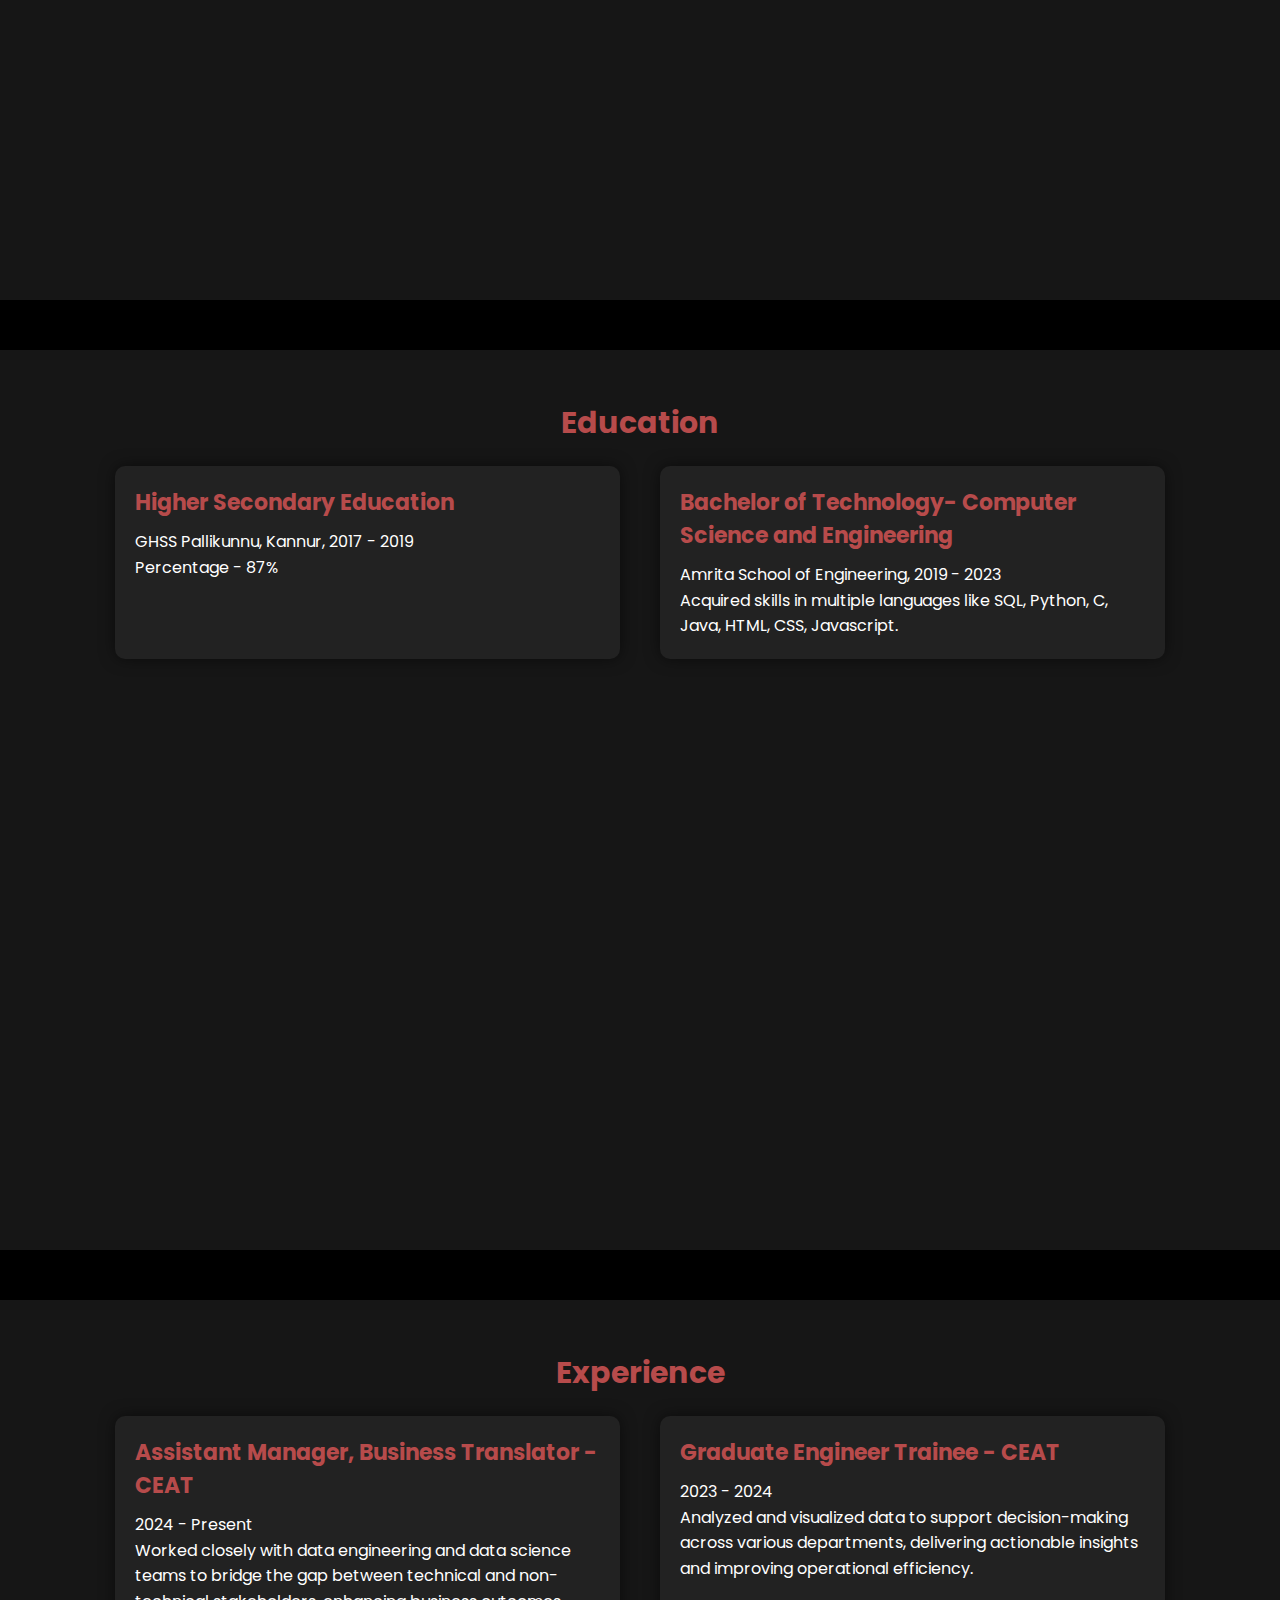
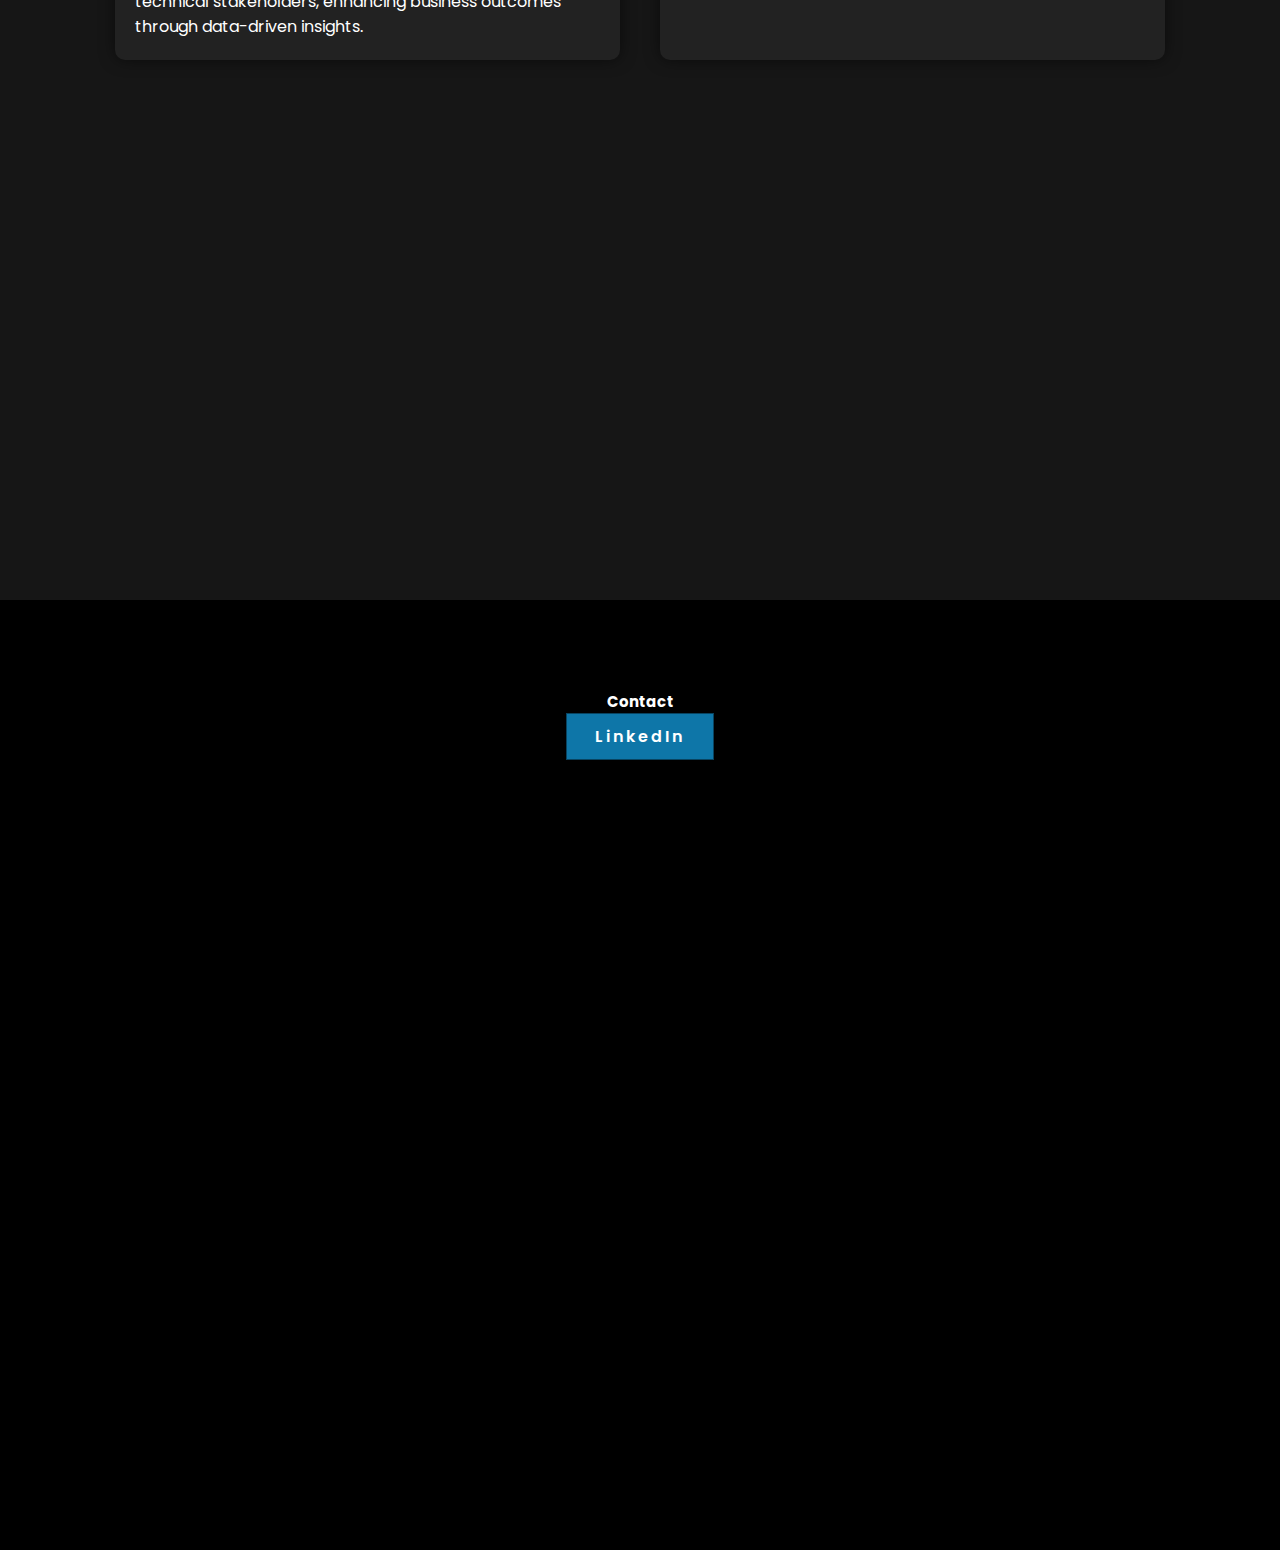
==== commit 1a5f9266: "Update index.html" ====
--- a/index.html
+++ b/index.html
@@ -21,7 +21,7 @@
     </header>
     <section class="home">
         <div class="home-img">
-            <img src="image1.jfif" alt="">
+            <img src="image.jfif" alt="">
         </div>
         <div class="home-content">
             <h1>Hi, It's <span>Aswin</span></h1>
